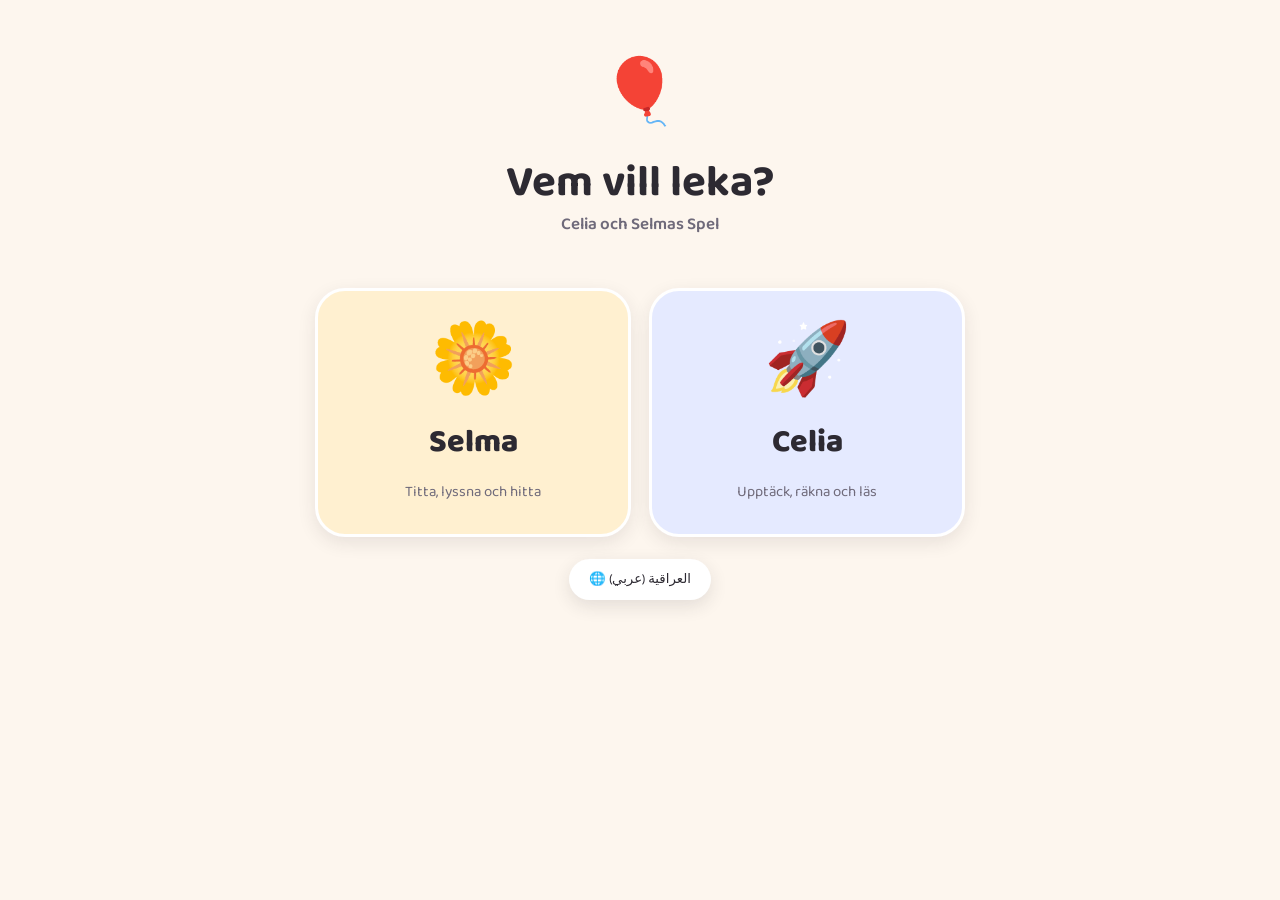
==== index.html @ e3c12d1c "Jamn ljudniva, storre fragepooler, tydligare cykelslut (v33)" ====
<!DOCTYPE html>
<html lang="sv">
<head>
    <meta charset="UTF-8">
    <meta name="viewport" content="width=device-width, initial-scale=1.0">
    <title>Celia och Selmas Spel</title>
    <link rel="preconnect" href="https://fonts.googleapis.com">
    <link rel="preconnect" href="https://fonts.gstatic.com" crossorigin>
    <link href="https://fonts.googleapis.com/css2?family=Baloo+2:wght@500;600;700;800&display=swap" rel="stylesheet">
    <link rel="stylesheet" href="5-9-styles-v7.css?v=8">
</head>
<body>
    <div id="app"></div>

    <audio id="clickSound" preload="auto" src="https://thekhazal.github.io/click_sound.mp3"></audio>
    <audio id="matchSound" preload="auto" src="https://thekhazal.github.io/match_sound.mp3"></audio>
    <audio id="rightSound" preload="auto" src="https://thekhazal.github.io/right_sound.mp3"></audio>
    <audio id="wrongSound" preload="auto" src="https://thekhazal.github.io/wrong_sound.mp3"></audio>
    <audio id="backgroundMusic" preload="auto" loop src="https://thekhazal.github.io/background_music.mp3"></audio>

    <canvas id="confetti"></canvas>
    <script src="v15-app.js?v=33"></script>
</body>
</html>
---- 5-9-styles-v7.css ----
:root {
    --bg: #fdf6ee;
    --ink: #2d2a32;
    --ink-soft: #6f6a7a;
    --card: #ffffff;
    --shadow: 0 6px 18px rgba(45, 42, 50, 0.10);
    --shadow-lg: 0 14px 34px rgba(45, 42, 50, 0.16);
    --radius: 22px;
    --green: #2fbf71;
    --red: #ef476f;
    --c-siffror: #4f8cff;
    --c-bokstaver: #ff6b6b;
    --c-ord: #2fbf71;
    --c-figurer: #9b6bff;
    --c-djur: #ff9f43;
}

* { box-sizing: border-box; -webkit-tap-highlight-color: transparent; }

html, body {
    margin: 0;
    padding: 0;
    background: var(--bg);
    color: var(--ink);
    font-family: 'Baloo 2', 'Comic Sans MS', system-ui, sans-serif;
    min-height: 100%;
}

#app { max-width: 880px; margin: 0 auto; padding: 14px 16px 48px; }

/* ---------- top bar ---------- */
.topbar {
    display: flex;
    align-items: center;
    justify-content: space-between;
    gap: 10px;
    padding: 6px 2px 14px;
}
.brand {
    display: flex;
    align-items: center;
    gap: 10px;
    font-weight: 800;
    font-size: 20px;
    letter-spacing: 0.2px;
}
.brand .logo {
    width: 40px; height: 40px;
    display: grid; place-items: center;
    background: linear-gradient(135deg, #ffd166, #ff9f43);
    border-radius: 14px;
    font-size: 22px;
    box-shadow: var(--shadow);
}
.icon-btn {
    border: none;
    background: var(--card);
    width: 44px; height: 44px;
    border-radius: 14px;
    font-size: 20px;
    cursor: pointer;
    box-shadow: var(--shadow);
    display: grid; place-items: center;
    transition: transform 0.12s ease;
}
.icon-btn:active { transform: scale(0.92); }

/* ---------- home ---------- */
.hero {
    text-align: center;
    padding: 18px 10px 8px;
}
.hero h1 {
    font-size: clamp(30px, 7vw, 44px);
    margin: 0 0 4px;
    line-height: 1.1;
}
.hero p {
    margin: 0 0 20px;
    color: var(--ink-soft);
    font-size: 17px;
    font-weight: 600;
}
.tiles {
    display: grid;
    grid-template-columns: repeat(auto-fit, minmax(150px, 1fr));
    gap: 14px;
}
.tile {
    border: none;
    cursor: pointer;
    border-radius: var(--radius);
    padding: 22px 12px 18px;
    color: #fff;
    font-family: inherit;
    display: flex;
    flex-direction: column;
    align-items: center;
    gap: 8px;
    box-shadow: var(--shadow);
    transition: transform 0.14s ease, box-shadow 0.14s ease;
}
.tile:hover { transform: translateY(-3px); box-shadow: var(--shadow-lg); }
.tile:active { transform: scale(0.96); }
.tile .emoji { font-size: 44px; line-height: 1; filter: drop-shadow(0 3px 4px rgba(0,0,0,0.18)); }
.tile .label { font-size: 19px; font-weight: 800; }
.tile .sub { font-size: 13px; font-weight: 600; opacity: 0.9; }
.tile.siffror { background: linear-gradient(160deg, #6ea3ff, var(--c-siffror)); }
.tile.bokstaver { background: linear-gradient(160deg, #ff8a8a, var(--c-bokstaver)); }
.tile.ord { background: linear-gradient(160deg, #54d892, var(--c-ord)); }
.tile.figurer { background: linear-gradient(160deg, #b48cff, var(--c-figurer)); }
.tile.djur { background: linear-gradient(160deg, #ffb767, var(--c-djur)); }

/* ---------- game view ---------- */
.gamehead {
    display: flex;
    align-items: center;
    gap: 10px;
    margin-bottom: 12px;
}
.gamehead h2 { margin: 0; font-size: 24px; flex: 1; }
.stars { font-size: 18px; letter-spacing: 2px; white-space: nowrap; }

.prompt {
    background: var(--card);
    border-radius: var(--radius);
    box-shadow: var(--shadow);
    padding: 16px 18px;
    display: flex;
    align-items: center;
    gap: 14px;
    margin-bottom: 16px;
    min-height: 86px;
}
.prompt .target {
    font-size: 44px;
    font-weight: 800;
    line-height: 1;
    min-width: 64px;
    text-align: center;
}
.prompt .target.small { font-size: 30px; }
.prompt .text { flex: 1; }
.prompt .text .lead { font-size: 15px; font-weight: 600; color: var(--ink-soft); }
.prompt .text .name { font-size: 24px; font-weight: 800; }
.speak-btn {
    border: none;
    background: #eef3ff;
    color: var(--c-siffror);
    width: 52px; height: 52px;
    border-radius: 16px;
    font-size: 24px;
    cursor: pointer;
    transition: transform 0.12s ease;
}
.speak-btn:active { transform: scale(0.9); }

.grid {
    display: grid;
    gap: 12px;
    grid-template-columns: repeat(3, 1fr);
}
.grid.n6 { grid-template-columns: repeat(3, 1fr); }
.grid.n12 { grid-template-columns: repeat(4, 1fr); }
@media (max-width: 560px) {
    .grid.n12 { grid-template-columns: repeat(3, 1fr); }
}

.card {
    border: none;
    cursor: pointer;
    font-family: inherit;
    aspect-ratio: 1 / 1;
    border-radius: 20px;
    background: var(--card);
    box-shadow: var(--shadow);
    display: grid;
    place-items: center;
    font-size: clamp(30px, 8vw, 46px);
    font-weight: 800;
    color: var(--ink);
    transition: transform 0.13s ease, box-shadow 0.13s ease, background 0.2s ease;
    animation: pop-in 0.25s ease backwards;
}
.card:hover { transform: translateY(-2px); box-shadow: var(--shadow-lg); }
.card:active { transform: scale(0.94); }
.card .emoji { font-size: clamp(38px, 10vw, 56px); line-height: 1; }
.card.correct {
    background: var(--green);
    color: #fff;
    animation: bounce 0.5s ease;
}
.card.wrong {
    background: var(--red);
    color: #fff;
    animation: shake 0.4s ease;
}
.card.dim { opacity: 0.55; }

@keyframes pop-in { from { transform: scale(0.6); opacity: 0; } to { transform: scale(1); opacity: 1; } }
@keyframes bounce { 0% { transform: scale(1); } 35% { transform: scale(0.88); } 70% { transform: scale(1); } 85% { transform: scale(0.95); } 100% { transform: scale(1); } }
@keyframes shake { 0%,100% { transform: translateX(0); } 25% { transform: translateX(-6px); } 75% { transform: translateX(6px); } }

.feedback {
    text-align: center;
    font-size: 20px;
    font-weight: 800;
    min-height: 30px;
    margin-top: 14px;
}
.feedback.good { color: var(--green); }
.feedback.bad { color: var(--red); }

/* ---------- celebration ---------- */
.overlay {
    position: fixed;
    inset: 0;
    background: rgba(45, 42, 50, 0.45);
    display: grid;
    place-items: center;
    padding: 20px;
    z-index: 30;
}
.sheet {
    background: var(--card);
    border-radius: 26px;
    box-shadow: var(--shadow-lg);
    padding: 28px 24px;
    max-width: 380px;
    width: 100%;
    text-align: center;
    animation: pop-in 0.3s ease;
}
.sheet h3 { margin: 6px 0 4px; font-size: 28px; }
.sheet p { margin: 0 0 18px; color: var(--ink-soft); font-weight: 600; }
.sheet .big-stars { font-size: 40px; letter-spacing: 4px; }
.btn-row { display: flex; gap: 10px; justify-content: center; margin-top: 8px; }
.btn {
    border: none;
    font-family: inherit;
    font-weight: 800;
    font-size: 17px;
    padding: 13px 22px;
    border-radius: 16px;
    cursor: pointer;
    background: linear-gradient(160deg, #ffd166, #ff9f43);
    color: #fff;
    box-shadow: var(--shadow);
    transition: transform 0.12s ease;
}
.btn.secondary { background: #eef3ff; color: var(--c-siffror); box-shadow: none; }
.btn:active { transform: scale(0.95); }

/* ---------- settings ---------- */
.settings-row {
    display: flex;
    align-items: center;
    justify-content: space-between;
    gap: 12px;
    padding: 12px 2px;
    font-weight: 700;
    font-size: 16px;
    text-align: left;
}
.settings-row + .settings-row { border-top: 1px solid #f0ebe3; }
.settings-row input[type="range"] { width: 130px; accent-color: var(--c-djur); }
.settings-row input[type="checkbox"] { width: 22px; height: 22px; accent-color: var(--c-ord); }
.settings-row select, .settings-row input[type="number"] {
    font-family: inherit;
    font-weight: 700;
    font-size: 15px;
    padding: 8px 10px;
    border: 2px solid #eee6da;
    border-radius: 12px;
    background: #fff;
    width: 84px;
}
.range-pair { display: flex; gap: 8px; }

#confetti {
    position: fixed;
    inset: 0;
    pointer-events: none;
    z-index: 40;
}

@media (min-width: 700px) {
    .card { max-height: 175px; }
}

@media (max-width: 560px) {
    #app { padding: 10px 12px 40px; }
    .prompt .target { font-size: 36px; }
    .gamehead h2 { font-size: 20px; }
}

/* Profiler och tydligt mål, även på små skärmar. */
.profile-balloon {font-size:64px;margin:12px 0;}
.profiles {display:grid;grid-template-columns:1fr 1fr;gap:18px;margin:22px auto;max-width:650px;}
.profile-card {border:3px solid white;border-radius:30px;padding:30px 12px;display:flex;align-items:center;flex-direction:column;gap:12px;font-family:inherit;cursor:pointer;box-shadow:var(--shadow);color:var(--ink);}
.profile-card.selma {background:#fff0d0;} .profile-card.celia {background:#e5eaff;}
.profile-icon {font-size:70px;line-height:1.2;} .profile-name {font-size:32px;font-weight:800;}
.profile-sub {font-size:15px;color:var(--ink-soft);}
.profile-switch {font:700 16px 'Baloo 2',sans-serif;border:0;background:#fff;border-radius:18px;padding:10px 16px;box-shadow:var(--shadow);cursor:pointer;}
.prompt {border:3px solid #dce7ff;background:#f0f5ff;min-height:150px;padding:16px 20px;}
.prompt .target {font-size:clamp(68px,18vw,88px);min-width:90px;}
.prompt .text .target-value {font-size:clamp(60px,17vw,82px);line-height:1.05;overflow-wrap:anywhere;}
.prompt .text .word-value {font-size:clamp(30px,8vw,52px);}
.prompt .text .name:not(.target-value) {font-size:22px;}
.prompt .text .lead {font-size:16px;}
.speak-btn {flex-shrink:0;}
.stars {font-size:20px;color:#bb7a00;letter-spacing:0;}
.grid.n2 {grid-template-columns:repeat(2,minmax(0,1fr));}
.grid.n3 {grid-template-columns:repeat(3,minmax(0,1fr));}
.grid.n4 {grid-template-columns:repeat(2,minmax(0,1fr));}
.grid.n2 .card {min-height:150px;max-height:230px;}
.grid.n2 .card .emoji {font-size:clamp(56px,15vw,72px);}
.sheet {max-height:90dvh;overflow:auto;}
@media(max-width:420px) {
 .gamehead {gap:7px;} .gamehead h2 {font-size:19px;}
 .prompt {gap:10px;padding:14px 12px;} .prompt .target {min-width:78px;}
 .profile-card {padding:24px 8px;} .profile-sub {font-size:13px;}
 .brand {font-size:18px;}
}
@media(prefers-reduced-motion:reduce) {.card,.sheet {animation:none;} * {transition:none!important;}}

.grid.n9 {grid-template-columns:repeat(3,minmax(0,1fr));}
.grid.n16 {grid-template-columns:repeat(4,minmax(0,1fr));}
.grid.n12 .card,.grid.n16 .card {min-height:72px;}
.grid.n16 .card .emoji,.grid.n12 .card .emoji {font-size:clamp(30px,8vw,46px);}
.tile.skriv { background: linear-gradient(160deg, #ff8fc0, #e0559a); }
.write-box { background: var(--card); border-radius: var(--radius); box-shadow: var(--shadow); padding: 20px 16px; text-align: center; margin-bottom: 14px; }
.write-lead { font-size: 18px; font-weight: 700; color: var(--ink-soft); }
.write-face { font-size: clamp(80px, 24vw, 130px); line-height: 1.1; margin: 8px 0; }
.write-face.count { font-size: clamp(34px, 9vw, 52px); letter-spacing: 4px; word-break: break-all; line-height: 1.3; }
.write-hint { min-height: 30px; font-size: 24px; font-weight: 800; letter-spacing: 4px; color: var(--ink-soft); }
.write-hint.done { color: var(--green); }
.write-input { width: 100%; max-width: 420px; box-sizing: border-box; font: inherit; font-size: 34px; font-weight: 800; text-align: center; padding: 12px; margin: 10px 0 14px; border: 3px solid #e3dff0; border-radius: 18px; background: #fff; color: var(--ink); outline: none; }
.write-input:focus { border-color: var(--c-siffror); }
.write-input.ok { border-color: var(--green); background: #e8fbf0; }
.write-input.bad { border-color: var(--red); background: #ffeaf0; }

.tile.plusminus { background: linear-gradient(160deg, #5fd0a5, #1f9d77); }
.tile.ganger { background: linear-gradient(160deg, #ffb35c, #f07f1d); }
.tile.dela { background: linear-gradient(160deg, #6fb6ff, #3a78e0); }
.tile.blandat { background: linear-gradient(160deg, #b58cff, #7a4fe0); }
.tile.__x { background: linear-gradient(160deg, #5fd0a5, #1f9d77); }
.math-box { padding: 14px 12px 16px; }
.math-pics { display: flex; flex-wrap: wrap; align-items: center; justify-content: center; gap: 6px 10px; font-size: clamp(26px, 8vw, 38px); line-height: 1.2; margin-bottom: 4px; }
.math-group { word-break: break-all; max-width: 42%; }
.math-take { opacity: .45; text-decoration: line-through; }
.math-op { font-size: 40px; font-weight: 800; color: var(--ink-soft); }
.math-eq { display: flex; align-items: center; justify-content: center; gap: 12px; font-size: clamp(40px, 12vw, 56px); font-weight: 800; color: var(--ink); margin: 6px 0 12px; }
.math-ans { min-width: 1.6em; padding: 0 10px; border-bottom: 5px dashed #c9c3dd; text-align: center; color: var(--c-siffror); }
.math-ans.empty { color: #c9c3dd; }
.math-ans.ok { color: var(--green); border-bottom-color: var(--green); }
.math-ans.bad { color: var(--red); border-bottom-color: var(--red); }
.keypad { display: grid; grid-template-columns: repeat(3, 1fr); gap: 10px; max-width: 360px; margin: 0 auto; }
.key { font: inherit; font-size: 34px; font-weight: 800; height: 64px; border: 0; border-radius: 18px; background: #eef0ff; color: var(--ink); box-shadow: 0 4px 0 #d3d6ee; cursor: pointer; touch-action: manipulation; }
.key:active { transform: translateY(3px); box-shadow: 0 1px 0 #d3d6ee; }
.key-ok { background: var(--green); color: #fff; box-shadow: 0 4px 0 #1f8f55; }
.key-del { background: #ffe9ec; box-shadow: 0 4px 0 #f3c6cd; }
.math-bowl { background: #f3f0ff; border: 3px solid #d8d1f2; border-radius: 16px; padding: 4px 8px; }
.math-kids { font-size: clamp(26px, 8vw, 36px); }
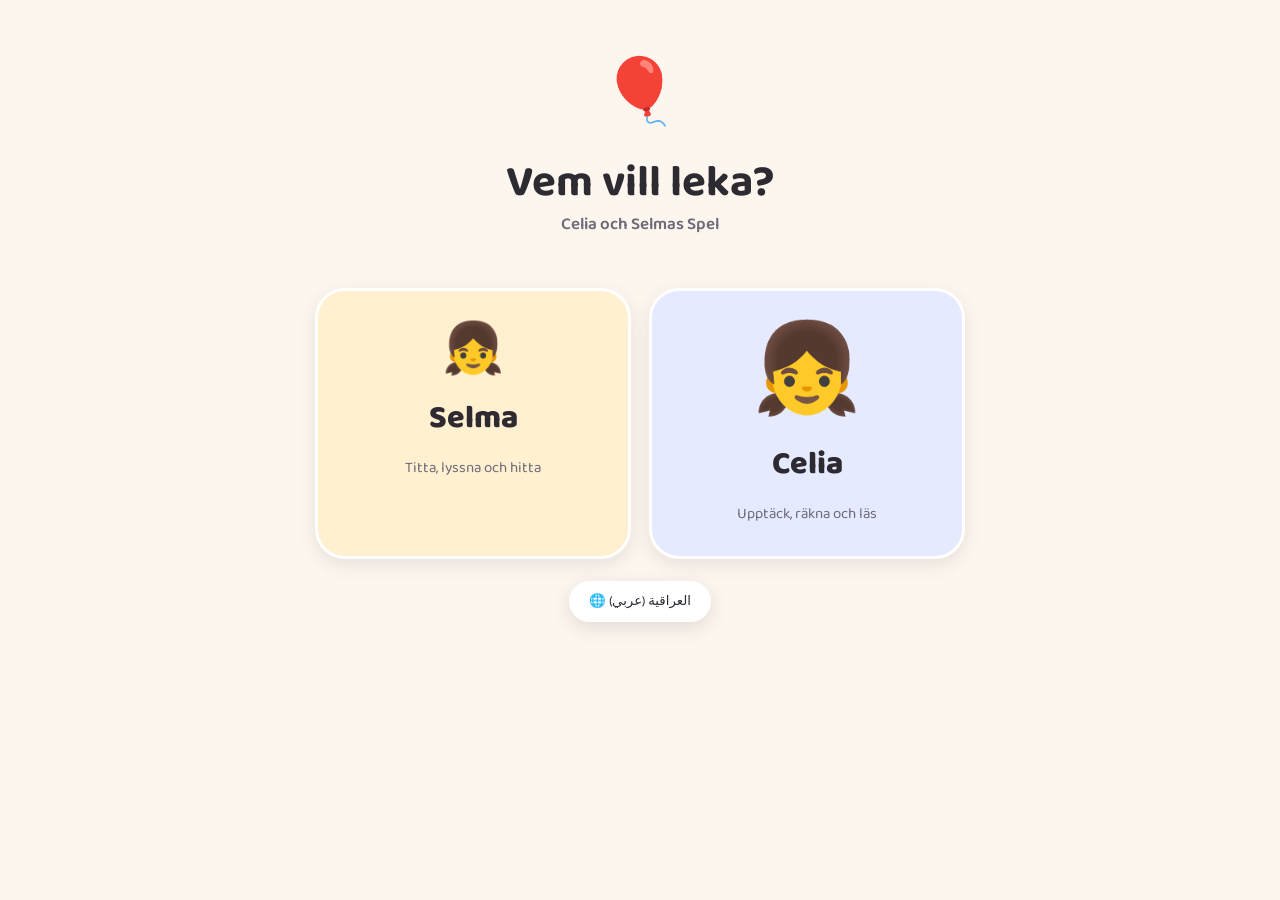
==== commit 87fc410b: "Profilikoner: stor och liten tjej Added inline styles and profile icon scripts." ====
--- a/index.html
+++ b/index.html
@@ -19,6 +19,6 @@
     <audio id="backgroundMusic" preload="auto" loop src="https://thekhazal.github.io/background_music.mp3"></audio>
 
     <canvas id="confetti"></canvas>
-    <script src="v15-app.js?v=33"></script>
+    <script src="v15-app.js?v=34"></script><style>.profile-card.celia .profile-icon{font-size:88px}.profile-card.selma .profile-icon{font-size:50px}</style><script>PROFILES.selma.icon="\u{1F467}";PROFILES.celia.icon="\u{1F467}";if(!activeProfile)renderProfiles();</script>
 </body>
 </html>
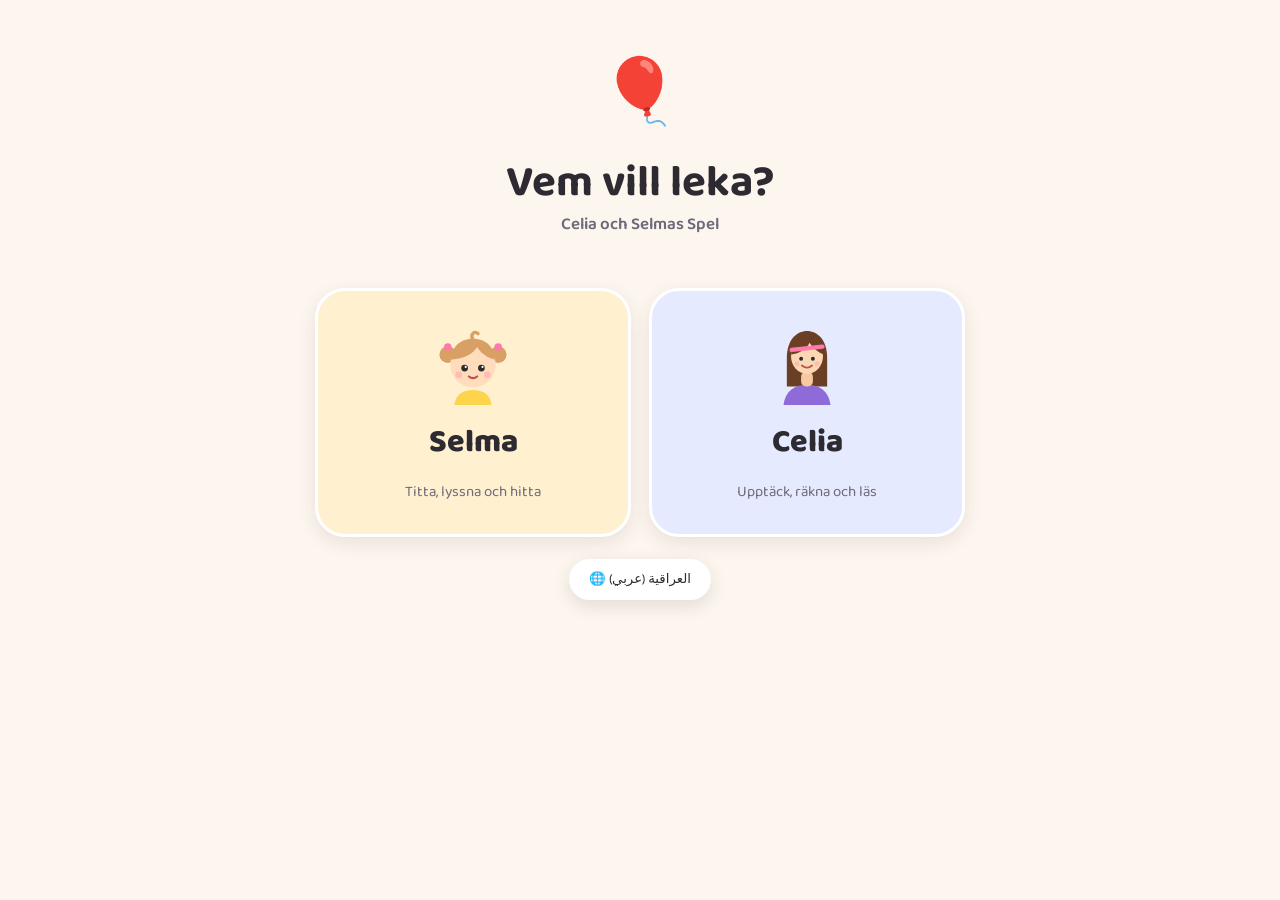
==== commit 0fe8bf0c: "Refactor profile icon styles and scripts in index.htmlProfilikoner: aldersskillnad (steg 2) Updated " ====
--- a/index.html
+++ b/index.html
@@ -19,6 +19,6 @@
     <audio id="backgroundMusic" preload="auto" loop src="https://thekhazal.github.io/background_music.mp3"></audio>
 
     <canvas id="confetti"></canvas>
-    <script src="v15-app.js?v=34"></script><style>.profile-card.celia .profile-icon{font-size:88px}.profile-card.selma .profile-icon{font-size:50px}</style><script>PROFILES.selma.icon="\u{1F467}";PROFILES.celia.icon="\u{1F467}";if(!activeProfile)renderProfiles();</script>
+    <script src="v15-app.js?v=34"></script><style>.profile-icon{font-size:84px!important;line-height:1!important}.profile-card .profile-icon svg{display:block;margin:0 auto}</style><script>if(!activeProfile)renderProfiles();</script><script src="profile-icons.js?v=1"></script>
 </body>
 </html>
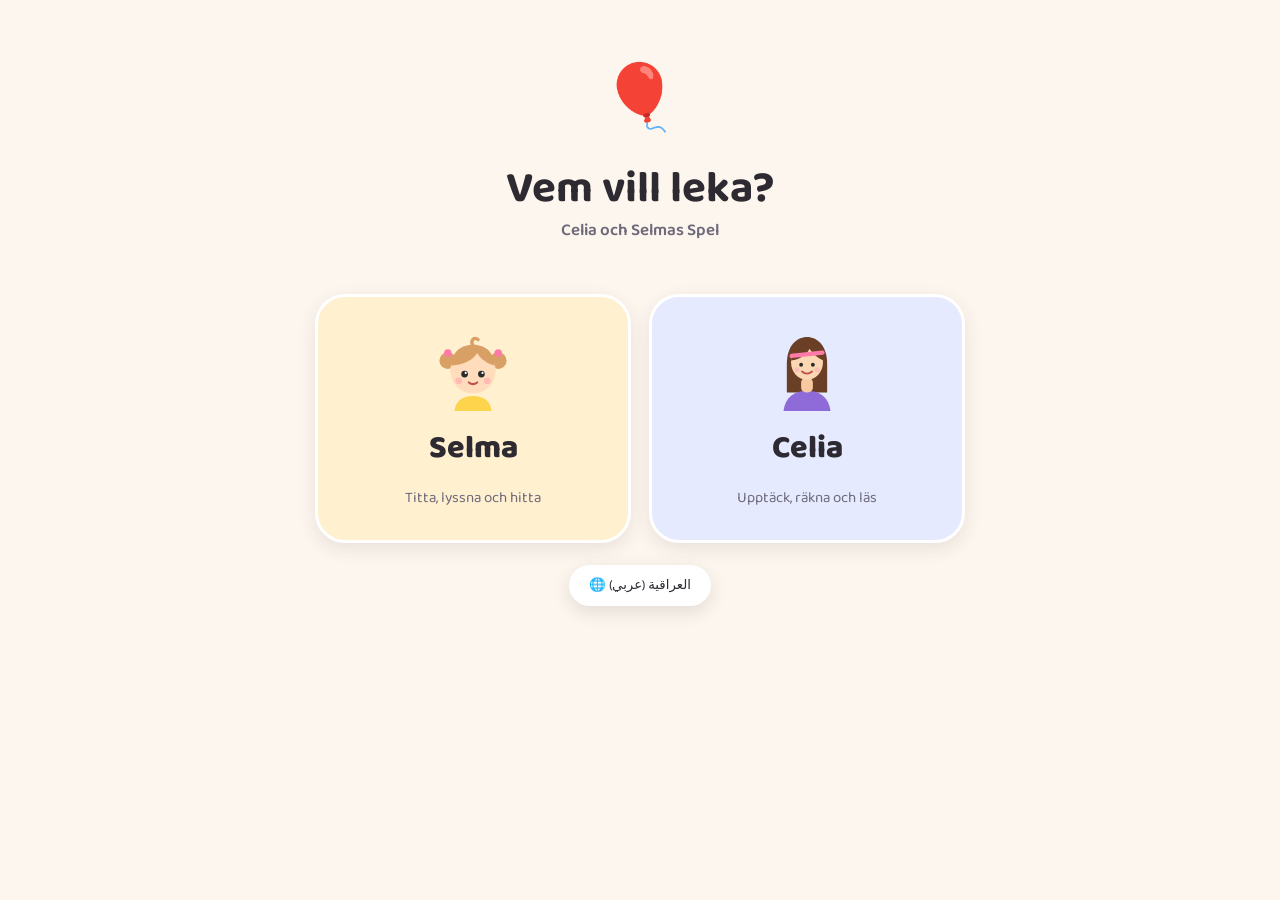
==== commit ae420180: "iPad: tablet layout, normal speech rate, recorded Sofie clips for newer games" ====
--- a/index.html
+++ b/index.html
@@ -8,6 +8,7 @@
     <link rel="preconnect" href="https://fonts.gstatic.com" crossorigin>
     <link href="https://fonts.googleapis.com/css2?family=Baloo+2:wght@500;600;700;800&display=swap" rel="stylesheet">
     <link rel="stylesheet" href="5-9-styles-v7.css?v=8">
+    <link rel="stylesheet" href="tablet.css?v=3">
 </head>
 <body>
     <div id="app"></div>
@@ -19,6 +20,7 @@
     <audio id="backgroundMusic" preload="auto" loop src="https://thekhazal.github.io/background_music.mp3"></audio>
 
     <canvas id="confetti"></canvas>
-    <script src="v15-app.js?v=34"></script><style>.profile-icon{font-size:84px!important;line-height:1!important}.profile-card .profile-icon svg{display:block;margin:0 auto}</style><script>if(!activeProfile)renderProfiles();</script><script src="profile-icons.js?v=1"></script>
+    <script src="v15-app.js?v=36"></script><style>.profile-icon{font-size:84px!important;line-height:1!important}.profile-card .profile-icon svg{display:block;margin:0 auto}</style><script>if(!activeProfile)renderProfiles();</script><script src="profile-icons.js?v=1"></script><script src="nx2-affar-rakna.js?v=4"></script><script src="nx3-dela-hjalp.js?v=3"></script>
+    <script src="tablet.js?v=2"></script>
 </body>
 </html>
--- a/tablet.css
+++ b/tablet.css
@@ -0,0 +1,54 @@
+/* Surfplatta (iPad): större text, knappar och spelytor. Telefon påverkas inte. */
+@media (min-width: 700px) and (min-height: 700px) {
+  #app { max-width: 980px; padding: 20px 28px 60px; }
+  #app .gamehead { gap: 16px; padding-bottom: 14px; }
+  #app .gamehead h2 { font-size: 32px; }
+  #app .icon-btn { width: 60px; height: 60px; font-size: 26px; border-radius: 18px; }
+  #app .stars { font-size: 30px; }
+  #app .brand { font-size: 26px; }
+  #app .profile-switch { font-size: 20px; padding: 12px 20px; }
+  #app .tiles { gap: 20px; }
+  #app .tile .emoji { font-size: 56px; }
+  #app .tile .label { font-size: 24px; }
+  #app .tile .sub { font-size: 16px; }
+  #app .prompt { min-height: 130px; padding: 20px 26px; }
+  #app .prompt .text .lead { font-size: 26px; font-weight: 700; }
+  #app .prompt .text .name:not(.target-value) { font-size: 34px; }
+  #app .speak-btn { width: 72px; height: 72px; font-size: 32px; }
+  #app .keypad { max-width: 520px; gap: 14px; }
+  #app .key { height: 88px; font-size: 44px; border-radius: 22px; }
+  #app .math-eq, #app .math-q { font-size: 64px; }
+  #app .card { max-height: none; }
+  #app .grid { gap: 18px; }
+  #app .grid.n2 .card { max-height: 320px; }
+  #app .shop-list { padding: 18px 24px; }
+  #app .shop-row { font-size: 30px; padding: 10px 2px; }
+  #app .shop-row .s-emo { font-size: 44px; }
+  #app .shop-row .s-price { font-size: 26px; }
+  #app .shop-shelf { grid-template-columns: repeat(auto-fill, minmax(120px, 1fr)); gap: 14px; }
+  #app .shop-card { min-height: 120px; font-size: 56px; }
+  #app .shop-card .badge { font-size: 20px; padding: 2px 12px; }
+  #app .nx-count { font-size: 26px; }
+  #app .dela-eq { font-size: 44px; }
+  #app .dz .dz-face { font-size: 44px; }
+  #app .dz .dz-count { font-size: 20px; }
+  #app .why-title { font-size: 26px; }
+  #app .why-btn, #app .why-close { font-size: 24px; padding: 14px 30px; }
+  #app .why-line { font-size: 44px; }
+  #app .why-bowl { font-size: 34px; }
+  #app .why-count { font-size: 56px; }
+  #app .why-eq { font-size: 46px; }
+  #app .nx-pad { max-width: 520px; gap: 14px; margin: 14px auto; }
+  #app .nx-key { height: 86px; font-size: 42px; border-radius: 22px; }
+  #app .nx-timein { font-size: 52px; }
+  #app .nx-tf { height: 84px; min-width: 150px; font-size: 44px; }
+  #app .prompt .text .lead { font-size: 30px; }
+}
+
+@media (min-width: 700px) and (min-height: 700px) and (max-height: 900px) {
+  #app .prompt { min-height: 90px; padding: 12px 22px; }
+  #app .keypad, #app .nx-pad { max-width: 440px; gap: 10px; }
+  #app .key, #app .nx-key { height: 62px; font-size: 34px; }
+  #app .nx-tf { height: 66px; }
+  #app .math-eq, #app .math-q { font-size: 52px; }
+}
